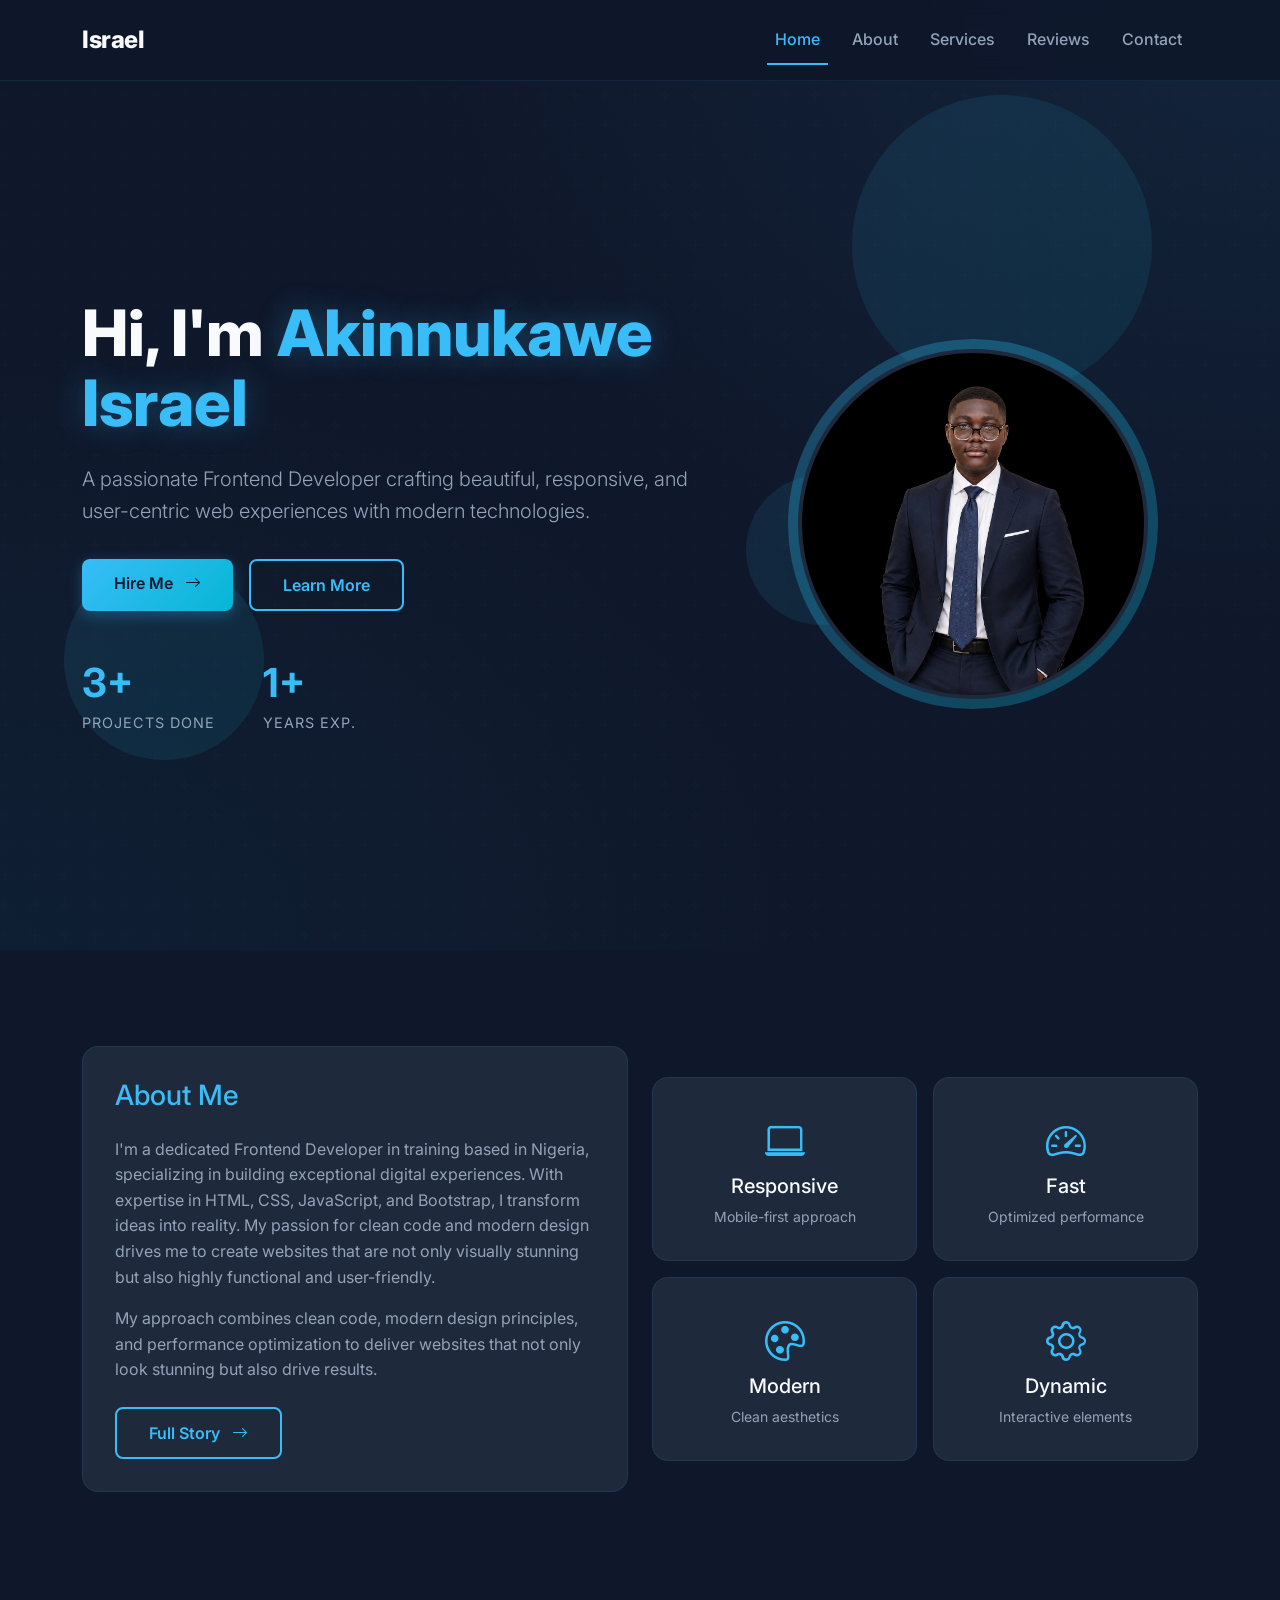
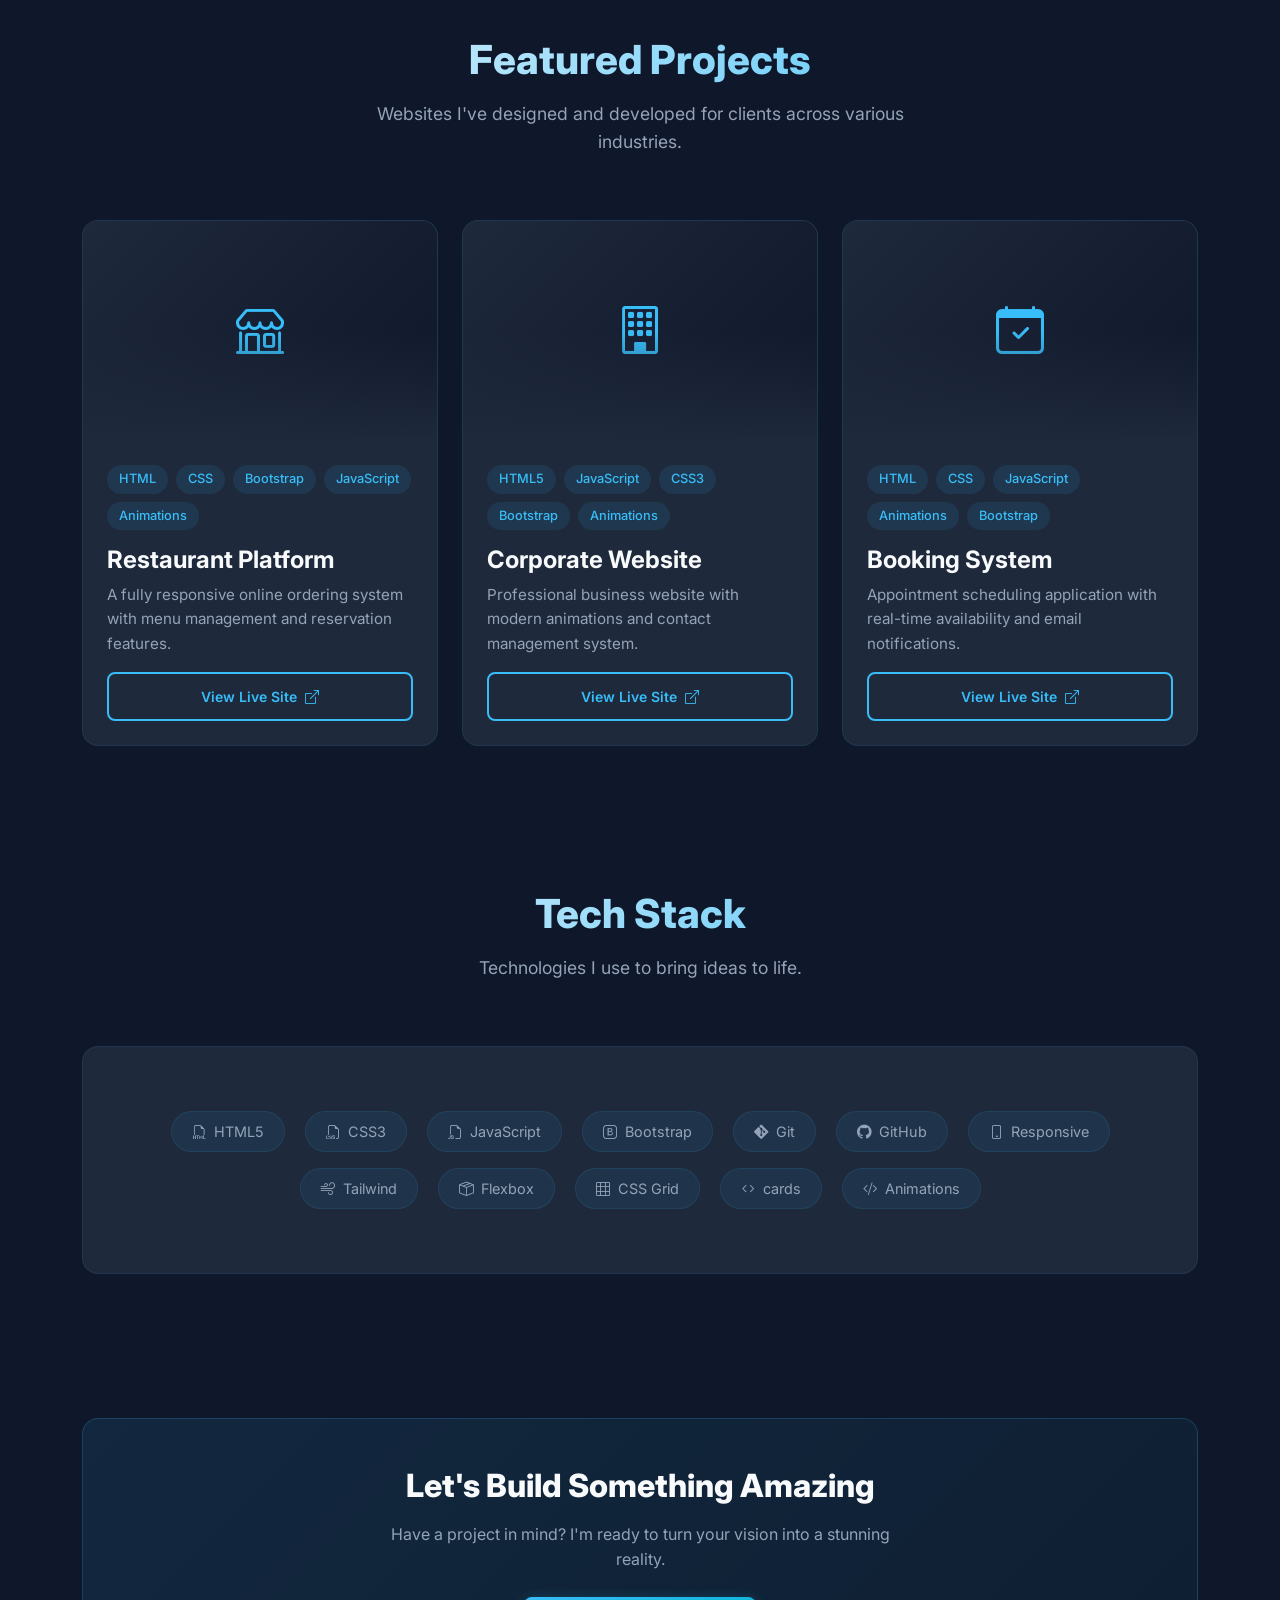
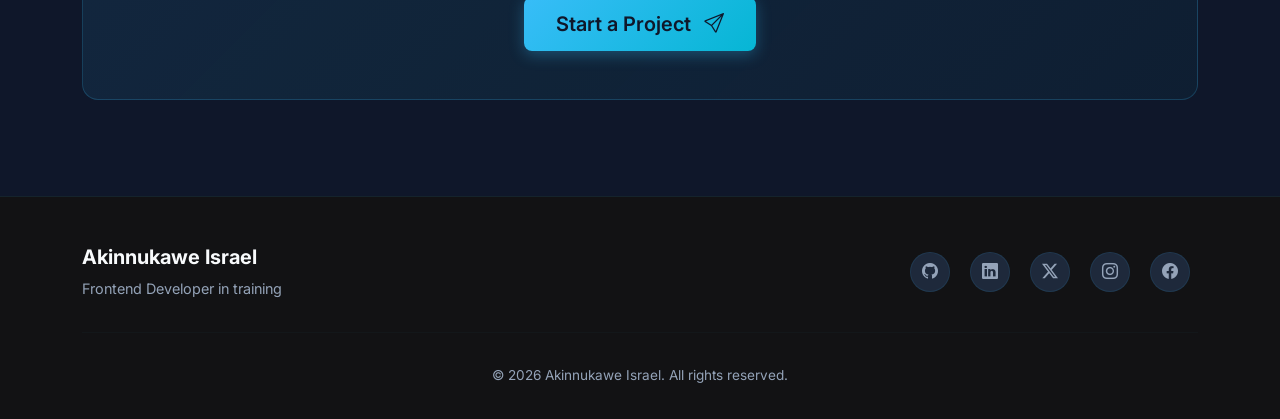
==== index.html @ 378a419d "first commit" ====
<!DOCTYPE html>
<html lang="en">
<head>
  <meta charset="UTF-8">
  <meta name="viewport" content="width=device-width, initial-scale=1.0">
  <title>Akinnukawe Israel | Frontend Developer</title>
  <link href="https://cdn.jsdelivr.net/npm/bootstrap@5.3.2/dist/css/bootstrap.min.css" rel="stylesheet">
  <link rel="stylesheet" href="https://cdn.jsdelivr.net/npm/bootstrap-icons@1.11.1/font/bootstrap-icons.css">
  <link rel="stylesheet" href="style.css">
  <style>
    /* Internal Page-Specific Styles */
    .hero-img-wrapper {
      position: relative;
      width: 350px;
      height: 350px;
      margin: 0 auto;
    }
    .hero-img-wrapper::before {
      content: '';
      position: absolute;
      inset: -10px;
      border-radius: 50%;
      background: linear-gradient(135deg, var(--accent), var(--accent-hover));
      opacity: 0.3;
      animation: pulse-glow 3s ease-in-out infinite;
    }
    .hero-img {
      width: 100%;
      height: 100%;
      border-radius: 50%;
      object-fit: cover;
      border: 4px solid var(--card-bg);
      position: relative;
      z-index: 1;
      background: linear-gradient(135deg, #1e293b, #0f172a);
      display: flex;
      align-items: center;
      justify-content: center;
      font-size: 6rem;
      color: var(--accent);
    }
    .hero-img:hover {
      transform: scale(1.05);
      border-color: var(--accent-hover);
    }
    .skill-orbit {
      display: inline-block;
      padding: 0.5rem 1.25rem;
      background: rgba(56, 189, 248, 0.08);
      border: 1px solid var(--border);
      border-radius: 30px;
      margin: 0.5rem;
      color: var(--text-secondary);
      font-size: 0.9rem;
      transition: all 0.3s ease;
    }
    .skill-orbit:hover {
      border-color: var(--accent);
      color: var(--accent);
      transform: translateY(-3px);
    }
    @media (max-width: 768px) {
      .hero-img-wrapper {
        width: 250px;
        height: 250px;
        margin-top: 2rem;
      }
    }
  </style>
</head>
<body>

  <!-- Navigation -->
  <nav class="navbar navbar-expand-lg fixed-top">
    <div class="container">
      <a class="navbar-brand" href="index.html">Israel<span></span></a>
      <button class="navbar-toggler" type="button" data-bs-toggle="collapse" data-bs-target="#navbarNav">
        <span class="navbar-toggler-icon" style="filter: invert(1);"></span>
      </button>
      <div class="collapse navbar-collapse" id="navbarNav">
        <ul class="navbar-nav ms-auto">
          <li class="nav-item"><a class="nav-link active" href="index.html">Home</a></li>
          <li class="nav-item"><a class="nav-link" href="about.html">About</a></li>
          <li class="nav-item"><a class="nav-link" href="services.html">Services</a></li>
          <li class="nav-item"><a class="nav-link" href="review.html">Reviews</a></li>
          <li class="nav-item"><a class="nav-link" href="contact.html">Contact</a></li>
        </ul>
      </div>
    </div>
  </nav>

  <!-- Section 1: Hero -->
  <section class="hero-section" id="home" style="padding-top: 50px;">
    <div class="float-shape" style="width:300px;height:300px;top:10%;right:10%;"></div>
    <div class="float-shape" style="width:200px;height:200px;bottom:20%;left:5%;animation-delay:2s;"></div>
    <div class="float-shape" style="width:150px;height:150px;top:50%;right:30%;animation-delay:4s;"></div>
    
    <div class="container position-relative">
      <div class="row align-items-center min-vh-100 pt-5">
        <div class="col-lg-7 hero-content animate-on-scroll">
          
          <h1>Hi, I'm <span>Akinnukawe Israel</span></h1>
          <p class="lead">
            A passionate <span class="typing-effect" data-text="Frontend Developer in training">Frontend Developer in training</span> crafting beautiful, responsive, and user-centric web experiences with modern technologies.
          </p>
          <div class="d-flex gap-3 flex-wrap">
            <a href="contact.html" class="btn btn-cyan">Hire Me <i class="bi bi-arrow-right ms-2"></i></a>
            <a href="about.html" class="btn btn-outline-cyan">Learn More</a>
          </div>
          <div class="hero-stats mt-5">
            <div class="stat-item">
              <h3 class="counter" data-target="3">0+</h3>
              <p>Projects Done</p>
            </div>
            <div class="stat-item">
              <h3 class="counter" data-target="1">0+</h3>
              <p>Years Exp.</p>
            </div>
          </div>
        </div>
        <div class="col-lg-5 text-center animate-on-scroll stagger-2">
          <div class="hero-img-wrapper">
            <div class="hero-img">
              <img src="/asset/israel.png" alt="Akinnukawe Israel" style="width:100%;height:100%;border-radius:50%;object-fit:cover;">
            </div>
          </div>
        </div>
      </div>
    </div>
  </section>

  <!-- Section 2: About Preview -->
  <section class="py-5 my-5" id="about-preview">
    <div class="container">
      <div class="row align-items-center">
        <div class="col-lg-6 animate-on-scroll slide-left">
          <div class="glass-card">
            <h3 class="mb-4" style="color: var(--accent);">About Me</h3>
            <p style="color: var(--text-secondary);">
              I'm a dedicated Frontend Developer in training based in Nigeria, specializing in building exceptional digital experiences. With expertise in HTML, CSS, JavaScript, and Bootstrap, I transform ideas into reality. My passion for clean code and modern design drives me to create websites that are not only visually stunning but also highly functional and user-friendly.
            </p>
            <p style="color: var(--text-secondary);">
              My approach combines clean code, modern design principles, and performance optimization to deliver websites that not only look stunning but also drive results. 
            </p>
            <div class="mt-4">
              <a href="about.html" class="btn btn-outline-cyan">Full Story <i class="bi bi-arrow-right ms-2"></i></a>
            </div>
          </div>
        </div>
        <div class="col-lg-6 animate-on-scroll slide-right stagger-2">
          <div class="row g-3">
            <div class="col-6">
              <div class="glass-card text-center">
                <i class="bi bi-laptop fs-1 mb-3" style="color: var(--accent);"></i>
                <h5>Responsive</h5>
                <p class="mb-0 small" style="color: var(--text-secondary);">Mobile-first approach</p>
              </div>
            </div>
            <div class="col-6">
              <div class="glass-card text-center">
                <i class="bi bi-speedometer2 fs-1 mb-3" style="color: var(--accent);"></i>
                <h5>Fast</h5>
                <p class="mb-0 small" style="color: var(--text-secondary);">Optimized performance</p>
              </div>
            </div>
            <div class="col-6">
              <div class="glass-card text-center">
                <i class="bi bi-palette fs-1 mb-3" style="color: var(--accent);"></i>
                <h5>Modern</h5>
                <p class="mb-0 small" style="color: var(--text-secondary);">Clean aesthetics</p>
              </div>
            </div>
            <div class="col-6">
              <div class="glass-card text-center">
                <i class="bi bi-gear fs-1 mb-3" style="color: var(--accent);"></i>
                <h5>Dynamic</h5>
                <p class="mb-0 small" style="color: var(--text-secondary);">Interactive elements</p>
              </div>
            </div>
          </div>
        </div>
      </div>
    </div>
  </section>

  <!-- Section 3: Projects / Interviews -->
  <section class="py-5 my-5" id="projects">
    <div class="container">
      <div class="section-header animate-on-scroll">
        <h2>Featured Projects</h2>
        <p>Websites I've designed and developed for clients across various industries.</p>
      </div>
      <div class="row g-4">
        <div class="col-md-6 col-lg-4 animate-on-scroll stagger-1">
          <div class="project-card">
            <div class="project-img">
              <i class="bi bi-shop"></i>
            </div>
            <div class="project-body">
              <div class="project-tags">
                <span class="tag">HTML</span>
                <span class="tag">CSS</span>
                <span class="tag">Bootstrap</span>
                <span class="tag">JavaScript</span>
                <span class="tag">Animations</span>
              </div>
              <h4>Restaurant Platform</h4>
              <p>A fully responsive online ordering system with menu management and reservation features.</p>
              <a href="https://foodzona.netlify.app/" class="btn btn-sm btn-outline-cyan w-100">View Live Site <i class="bi bi-box-arrow-up-right ms-1"></i></a>
            </div>
          </div>
        </div>
        <div class="col-md-6 col-lg-4 animate-on-scroll stagger-2">
          <div class="project-card">
            <div class="project-img">
              <i class="bi bi-building"></i>
            </div>
            <div class="project-body">
              <div class="project-tags">
                <span class="tag">HTML5</span>
                <span class="tag">JavaScript</span>
                <span class="tag">CSS3</span>
                <span class="tag">Bootstrap</span>
                <span class="tag">Animations</span>

              </div>
              <h4>Corporate Website</h4>
              <p>Professional business website with modern animations and contact management system.</p>
              <a href="#" class="btn btn-sm btn-outline-cyan w-100">View Live Site <i class="bi bi-box-arrow-up-right ms-1"></i></a>
            </div>
          </div>
        </div>
        <div class="col-md-6 col-lg-4 animate-on-scroll stagger-3">
          <div class="project-card">
            <div class="project-img">
              <i class="bi bi-calendar-check"></i>
            </div>
            <div class="project-body">
              <div class="project-tags">
                <span class="tag">HTML</span>
                <span class="tag">CSS</span>
                <span class="tag">JavaScript</span>
                <span class="tag">Animations</span>
                <span class="tag">Bootstrap</span>
              </div>
              <h4>Booking System</h4>
              <p>Appointment scheduling application with real-time availability and email notifications.</p>
              <a href="#" class="btn btn-sm btn-outline-cyan w-100">View Live Site <i class="bi bi-box-arrow-up-right ms-1"></i></a>
            </div>
          </div>
        </div>

    </div>
  </section>

  <!-- Section 4: Tech Stack -->
  <section class="py-5 my-5" id="tech-stack">
    <div class="container">
      <div class="section-header animate-on-scroll">
        <h2>Tech Stack</h2>
        <p>Technologies I use to bring ideas to life.</p>
      </div>
      <div class="glass-card text-center animate-on-scroll">
        <div class="py-4">
          <span class="skill-orbit"><i class="bi bi-filetype-html me-2"></i>HTML5</span>
          <span class="skill-orbit"><i class="bi bi-filetype-css me-2"></i>CSS3</span>
          <span class="skill-orbit"><i class="bi bi-filetype-js me-2"></i>JavaScript</span>
          <span class="skill-orbit"><i class="bi bi-bootstrap me-2"></i>Bootstrap</span>
          <span class="skill-orbit"><i class="bi bi-git me-2"></i>Git</span>
          <span class="skill-orbit"><i class="bi bi-github me-2"></i>GitHub</span>
          <span class="skill-orbit"><i class="bi bi-phone me-2"></i>Responsive</span>
          <span class="skill-orbit"><i class="bi bi-wind me-2"></i>Tailwind</span>
          <span class="skill-orbit"><i class="bi bi-box-seam me-2"></i>Flexbox</span>
          <span class="skill-orbit"><i class="bi bi-grid-3x3 me-2"></i>CSS Grid</span>
          <span class="skill-orbit"><i class="bi bi-code me-2"></i>cards</span>
          <span class="skill-orbit"><i class="bi bi-code-slash me-2"></i>Animations</span>
        </div>
      </div>
    </div>
  </section>

  <!-- Section 5: CTA -->
  <section class="py-5 my-5" id="cta">
    <div class="container">
      <div class="glass-card text-center py-5 animate-on-scroll scale-in" style="background: linear-gradient(135deg, rgba(56,189,248,0.1), rgba(6,182,212,0.05)); border-color: rgba(56,189,248,0.2);">
        <h2 class="mb-3" style="font-weight: 800;">Let's Build Something Amazing</h2>
        <p class="mb-4" style="color: var(--text-secondary); max-width: 500px; margin: 0 auto;">
          Have a project in mind? I'm ready to turn your vision into a stunning reality.
        </p>
        <a href="contact.html" class="btn btn-cyan btn-lg">Start a Project <i class="bi bi-send ms-2"></i></a>
      </div>
    </div>
  </section>

  <!-- Footer -->
  <footer class="footer">
    <div class="container">
      <div class="row align-items-center">
        <div class="col-md-6 text-center text-md-start mb-3 mb-md-0">
          <h5 style="font-weight: 700;">Akinnukawe Israel</h5>
          <p class="mb-0" style="color: var(--text-secondary); font-size: 0.9rem;">Frontend Developer in training</p>
        </div>
        <div class="col-md-6 text-center text-md-end">
          <a href="https://github.com/king12oraku1" class="social-link"><i class="bi bi-github"></i></a>
          <a href="https://linkedin.com/in/israel-akinnukawe-5947b13b0
          " class="social-link"><i class="bi bi-linkedin"></i></a>
          <a href="https://twitter.com/akinnukawe77743" class="social-link"><i class="bi bi-twitter-x"></i></a>
          <a href="https://instagram.com/israel._ololade" class="social-link"><i class="bi bi-instagram"></i></a>
          <a href="https://facebook.com/share/1ZvUcsH8m3/" class="social-link"><i class="bi bi-facebook"></i></a>
        </div>
      </div>
      <hr style="border-color: var(--border); margin: 2rem 0;">
      <div class="text-center" style="color: var(--text-secondary); font-size: 0.85rem;">
        <p class="mb-0">&copy; 2026 Akinnukawe Israel. All rights reserved.</p>
      </div>
    </div>
  </footer>

  <script src="https://cdn.jsdelivr.net/npm/bootstrap@5.3.2/dist/js/bootstrap.bundle.min.js"></script>
  <script src="script.js"></script>
</body>
</html>
---- style.css ----
@import url('https://fonts.googleapis.com/css2?family=Inter:wght@300;400;500;600;700;800&display=swap');

:root {
  --bg-primary: #0F172A;
  --bg-secondary: #121214;
  --card-bg: #1E293B;
  --card-alt: #1A1A1E;
  --text-primary: #F8FAFC;
  --text-secondary: #94A3B8;
  --accent: #38BDF8;
  --accent-hover: #06B6D4;
  --border: rgba(56, 189, 248, 0.1);
  --shadow: rgba(0, 0, 0, 0.4);
}

* {
  margin: 0;
  padding: 0;
  box-sizing: border-box;
}

html {
  scroll-behavior: smooth;
}

body {
  font-family: 'Inter', sans-serif;
  background-color: var(--bg-primary);
  color: var(--text-primary);
  line-height: 1.6;
  overflow-x: hidden;
}

/* Scrollbar */
::-webkit-scrollbar {
  width: 8px;
}
::-webkit-scrollbar-track {
  background: var(--bg-secondary);
}
::-webkit-scrollbar-thumb {
  background: var(--accent);
  border-radius: 4px;
}

/* Navigation */
.navbar {
  background: rgba(15, 23, 42, 0.85) !important;
  backdrop-filter: blur(12px);
  border-bottom: 1px solid var(--border);
  padding: 1rem 0;
  transition: all 0.3s ease;
}

.navbar-brand {
  color: var(--text-primary) !important;
  font-weight: 800;
  font-size: 1.5rem;
  letter-spacing: -0.5px;
}

.navbar-brand span {
  color: var(--accent);
}

.nav-link {
  color: var(--text-secondary) !important;
  font-weight: 500;
  margin: 0 0.5rem;
  position: relative;
  transition: color 0.3s ease;
}

.nav-link:hover,
.nav-link.active {
  color: var(--accent) !important;
}

.nav-link::after {
  content: '';
  position: absolute;
  bottom: -4px;
  left: 0;
  width: 0;
  height: 2px;
  background: var(--accent);
  transition: width 0.3s ease;
}

.nav-link:hover::after,
.nav-link.active::after {
  width: 100%;
}

/* Buttons */
.btn-cyan {
  background: linear-gradient(135deg, var(--accent), var(--accent-hover));
  color: var(--bg-primary);
  border: none;
  padding: 0.75rem 2rem;
  font-weight: 600;
  border-radius: 8px;
  transition: all 0.3s ease;
  box-shadow: 0 4px 15px rgba(56, 189, 248, 0.3);
}

.btn-cyan:hover {
  transform: translateY(-2px);
  box-shadow: 0 6px 25px rgba(56, 189, 248, 0.5);
  color: var(--bg-primary);
}

.btn-outline-cyan {
  background: transparent;
  color: var(--accent);
  border: 2px solid var(--accent);
  padding: 0.75rem 2rem;
  font-weight: 600;
  border-radius: 8px;
  transition: all 0.3s ease;
}

.btn-outline-cyan:hover {
  background: var(--accent);
  color: var(--bg-primary);
  transform: translateY(-2px);
}

/* Cards */
.glass-card {
  background: var(--card-bg);
  border: 1px solid var(--border);
  border-radius: 16px;
  padding: 2rem;
  transition: all 0.4s ease;
  position: relative;
  overflow: hidden;
}

.glass-card::before {
  content: '';
  position: absolute;
  top: 0;
  left: -100%;
  width: 100%;
  height: 100%;
  background: linear-gradient(90deg, transparent, rgba(56, 189, 248, 0.05), transparent);
  transition: left 0.5s ease;
}

.glass-card:hover::before {
  left: 100%;
}

.glass-card:hover {
  transform: translateY(-8px);
  border-color: rgba(56, 189, 248, 0.3);
  box-shadow: 0 20px 40px rgba(0, 0, 0, 0.4), 0 0 20px rgba(56, 189, 248, 0.1);
}

/* Section Headers */
.section-header {
  text-align: center;
  margin-bottom: 4rem;
}

.section-header h2 {
  font-size: 2.5rem;
  font-weight: 800;
  margin-bottom: 1rem;
  background: linear-gradient(135deg, var(--text-primary), var(--accent));
  -webkit-background-clip: text;
  -webkit-text-fill-color: transparent;
  background-clip: text;
}

.section-header p {
  color: var(--text-secondary);
  font-size: 1.1rem;
  max-width: 600px;
  margin: 0 auto;
}

/* Animations */
.animate-on-scroll {
  opacity: 0;
  transform: translateY(40px);
  transition: all 0.8s cubic-bezier(0.4, 0, 0.2, 1);
}

.animate-on-scroll.visible {
  opacity: 1;
  transform: translateY(0);
}

.fade-in {
  opacity: 0;
  transition: opacity 1s ease;
}

.fade-in.visible {
  opacity: 1;
}

.slide-left {
  opacity: 0;
  transform: translateX(-60px);
  transition: all 0.8s ease;
}

.slide-left.visible {
  opacity: 1;
  transform: translateX(0);
}

.slide-right {
  opacity: 0;
  transform: translateX(60px);
  transition: all 0.8s ease;
}

.slide-right.visible {
  opacity: 1;
  transform: translateX(0);
}

.scale-in {
  opacity: 0;
  transform: scale(0.8);
  transition: all 0.8s ease;
}

.scale-in.visible {
  opacity: 1;
  transform: scale(1);
}

.stagger-1 { transition-delay: 0.1s; }
.stagger-2 { transition-delay: 0.2s; }
.stagger-3 { transition-delay: 0.3s; }
.stagger-4 { transition-delay: 0.4s; }

/* Hero Section */
.hero-section {
  min-height: 100vh;
  display: flex;
  align-items: center;
  position: relative;
  overflow: hidden;
  background: radial-gradient(ellipse at top right, rgba(56, 189, 248, 0.08) 0%, transparent 50%),
              radial-gradient(ellipse at bottom left, rgba(6, 182, 212, 0.05) 0%, transparent 50%);
}

.hero-section::before {
  content: '';
  position: absolute;
  top: 0;
  left: 0;
  width: 100%;
  height: 100%;
  background: url("data:image/svg+xml,%3Csvg width='60' height='60' viewBox='0 0 60 60' xmlns='http://www.w3.org/2000/svg'%3E%3Cg fill='none' fill-rule='evenodd'%3E%3Cg fill='%2338BDF8' fill-opacity='0.03'%3E%3Cpath d='M36 34v-4h-2v4h-4v2h4v4h2v-4h4v-2h-4zm0-30V0h-2v4h-4v2h4v4h2V6h4V4h-4zM6 34v-4H4v4H0v2h4v4h2v-4h4v-2H6zM6 4V0H4v4H0v2h4v4h2V6h4V4H6z'/%3E%3C/g%3E%3C/g%3E%3C/svg%3E");
  opacity: 0.4;
}

.hero-content h1 {
  font-size: 4rem;
  font-weight: 800;
  line-height: 1.1;
  margin-bottom: 1.5rem;
}

.hero-content h1 span {
  color: var(--accent);
  text-shadow: 0 0 30px rgba(56, 189, 248, 0.3);
}

.hero-content .lead {
  font-size: 1.25rem;
  color: var(--text-secondary);
  margin-bottom: 2rem;
}

.hero-stats {
  display: flex;
  gap: 3rem;
  margin-top: 3rem;
}

.stat-item h3 {
  font-size: 2.5rem;
  font-weight: 700;
  color: var(--accent);
  margin-bottom: 0.25rem;
}

.stat-item p {
  color: var(--text-secondary);
  font-size: 0.9rem;
  text-transform: uppercase;
  letter-spacing: 1px;
}

/* Floating shapes */
.float-shape {
  position: absolute;
  border-radius: 50%;
  background: linear-gradient(135deg, var(--accent), var(--accent-hover));
  opacity: 0.1;
  animation: float 6s ease-in-out infinite;
}

@keyframes float {
  0%, 100% { transform: translateY(0px) rotate(0deg); }
  50% { transform: translateY(-20px) rotate(5deg); }
}

/* Project Cards */
.project-card {
  background: var(--card-bg);
  border-radius: 16px;
  overflow: hidden;
  border: 1px solid var(--border);
  transition: all 0.4s ease;
  height: 100%;
}

.project-card:hover {
  transform: translateY(-10px);
  box-shadow: 0 25px 50px rgba(0, 0, 0, 0.5);
  border-color: rgba(56, 189, 248, 0.3);
}

.project-img {
  height: 220px;
  background: linear-gradient(135deg, #1e293b 0%, #0f172a 100%);
  display: flex;
  align-items: center;
  justify-content: center;
  font-size: 3rem;
  color: var(--accent);
  position: relative;
  overflow: hidden;
}

.project-img::after {
  content: '';
  position: absolute;
  top: 0;
  left: 0;
  width: 100%;
  height: 100%;
  background: linear-gradient(to bottom, transparent 50%, var(--card-bg) 100%);
}

.project-body {
  padding: 1.5rem;
}

.project-body h4 {
  font-weight: 700;
  margin-bottom: 0.5rem;
  color: var(--text-primary);
}

.project-body p {
  color: var(--text-secondary);
  font-size: 0.95rem;
  margin-bottom: 1rem;
}

.project-tags {
  display: flex;
  flex-wrap: wrap;
  gap: 0.5rem;
  margin-bottom: 1rem;
}

.tag {
  background: rgba(56, 189, 248, 0.1);
  color: var(--accent);
  padding: 0.25rem 0.75rem;
  border-radius: 20px;
  font-size: 0.8rem;
  font-weight: 500;
}

/* Service Cards */
.service-icon {
  width: 60px;
  height: 60px;
  background: linear-gradient(135deg, rgba(56, 189, 248, 0.2), rgba(6, 182, 212, 0.1));
  border-radius: 12px;
  display: flex;
  align-items: center;
  justify-content: center;
  font-size: 1.5rem;
  color: var(--accent);
  margin-bottom: 1.5rem;
  border: 1px solid var(--border);
}

/* Review Cards */
.review-card {
  background: var(--card-bg);
  border-radius: 16px;
  padding: 2rem;
  border: 1px solid var(--border);
  transition: all 0.4s ease;
  height: 100%;
}

.review-card:hover {
  border-color: rgba(56, 189, 248, 0.3);
  transform: translateY(-5px);
}

.review-stars {
  color: #fbbf24;
  margin-bottom: 1rem;
}

.reviewer-img {
  width: 50px;
  height: 50px;
  border-radius: 50%;
  background: linear-gradient(135deg, var(--accent), var(--accent-hover));
  display: flex;
  align-items: center;
  justify-content: center;
  font-weight: 700;
  color: var(--bg-primary);
  margin-right: 1rem;
}

/* Contact Form */
.form-control {
  background: var(--card-bg);
  border: 1px solid var(--border);
  color: var(--text-primary);
  padding: 0.875rem 1rem;
  border-radius: 10px;
}

.form-control:focus {
  background: var(--card-bg);
  border-color: var(--accent);
  color: var(--text-primary);
  box-shadow: 0 0 0 3px rgba(56, 189, 248, 0.1);
}

.form-control::placeholder {
  color: var(--text-secondary);
}

.form-label {
  color: var(--text-secondary);
  font-weight: 500;
  margin-bottom: 0.5rem;
}

/* Contact Info Cards */
.contact-info-card {
  background: var(--card-bg);
  border-radius: 16px;
  padding: 2rem;
  border: 1px solid var(--border);
  text-align: center;
  transition: all 0.4s ease;
}

.contact-info-card:hover {
  border-color: var(--accent);
  transform: translateY(-5px);
}

.contact-icon {
  width: 60px;
  height: 60px;
  background: linear-gradient(135deg, rgba(56, 189, 248, 0.2), rgba(6, 182, 212, 0.1));
  border-radius: 50%;
  display: flex;
  align-items: center;
  justify-content: center;
  font-size: 1.5rem;
  color: var(--accent);
  margin: 0 auto 1.5rem;
  border: 1px solid var(--border);
}

/* Footer */
.footer {
  background: var(--bg-secondary);
  border-top: 1px solid var(--border);
  padding: 3rem 0 2rem;
}

.social-link {
  width: 40px;
  height: 40px;
  border-radius: 50%;
  background: var(--card-bg);
  border: 1px solid var(--border);
  display: inline-flex;
  align-items: center;
  justify-content: center;
  color: var(--text-secondary);
  margin: 0 0.5rem;
  transition: all 0.3s ease;
  text-decoration: none;
}

.social-link:hover {
  background: var(--accent);
  color: var(--bg-primary);
  border-color: var(--accent);
  transform: translateY(-3px);
}

/* Responsive */
@media (max-width: 991px) {
  .hero-content h1 {
    font-size: 2.5rem;
  }
  .hero-stats {
    gap: 2rem;
  }
}

@media (max-width: 768px) {
  .hero-content h1 {
    font-size: 2rem;
  }
  .section-header h2 {
    font-size: 1.75rem;
  }
  .hero-stats {
    flex-direction: column;
    gap: 1.5rem;
  }
}

/* Loading Animation */
@keyframes pulse-glow {
  0%, 100% { box-shadow: 0 0 5px rgba(56, 189, 248, 0.2); }
  50% { box-shadow: 0 0 20px rgba(56, 189, 248, 0.4); }
}

.accent-glow {
  animation: pulse-glow 3s ease-in-out infinite;
}

/* Timeline */
.timeline {
  position: relative;
  padding-left: 2rem;
}

.timeline::before {
  content: '';
  position: absolute;
  left: 0;
  top: 0;
  height: 100%;
  width: 2px;
  background: linear-gradient(to bottom, var(--accent), transparent);
}

.timeline-item {
  position: relative;
  padding-bottom: 2rem;
  padding-left: 2rem;
}

.timeline-item::before {
  content: '';
  position: absolute;
  left: -2rem;
  top: 0.5rem;
  width: 12px;
  height: 12px;
  border-radius: 50%;
  background: var(--accent);
  border: 3px solid var(--bg-primary);
  box-shadow: 0 0 0 3px var(--accent);
}

/* Progress Bars */
.progress {
  background: var(--bg-secondary);
  border-radius: 10px;
  height: 8px;
  overflow: hidden;
}

.progress-bar {
  background: linear-gradient(90deg, var(--accent), var(--accent-hover));
  border-radius: 10px;
  transition: width 1.5s ease;
}

/* Badge */
.badge-cyan {
  background: rgba(56, 189, 248, 0.1);
  color: var(--accent);
  padding: 0.5rem 1rem;
  border-radius: 20px;
  font-size: 0.85rem;
  font-weight: 500;
  border: 1px solid var(--border);
}
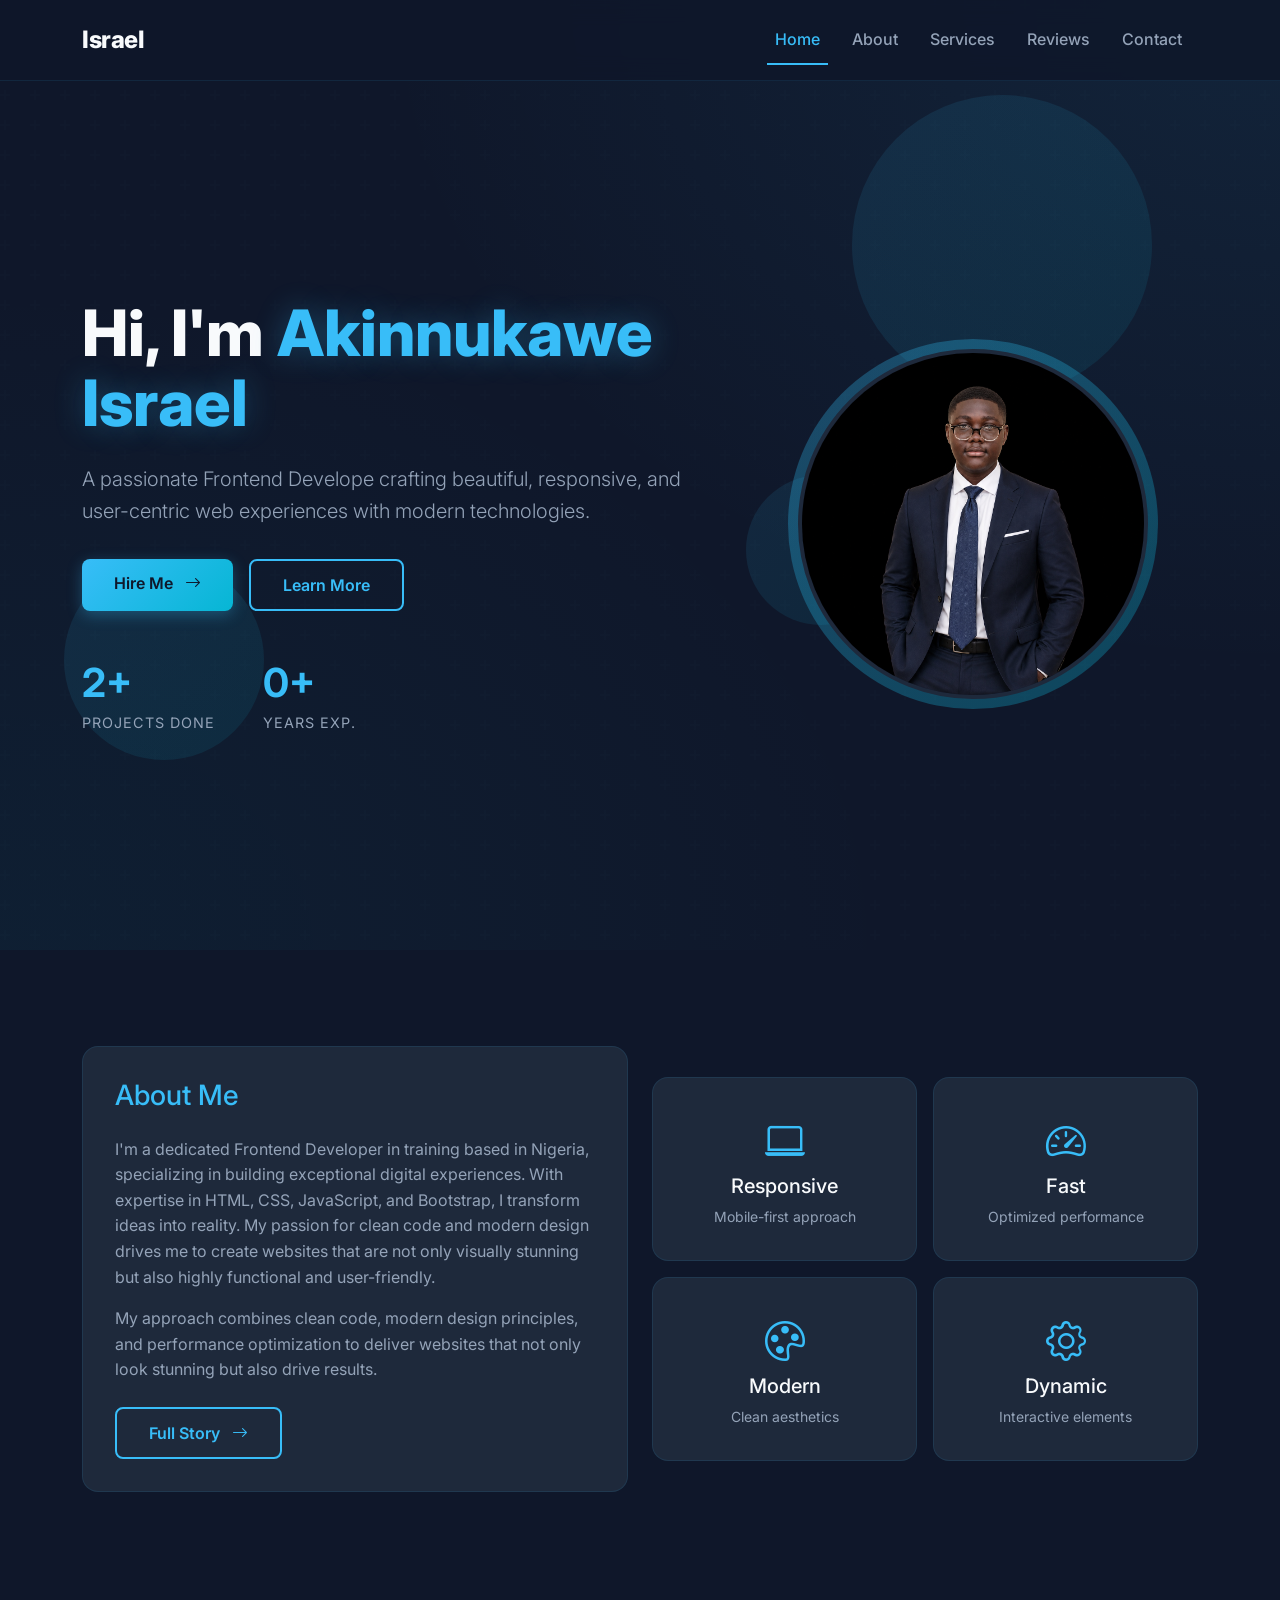
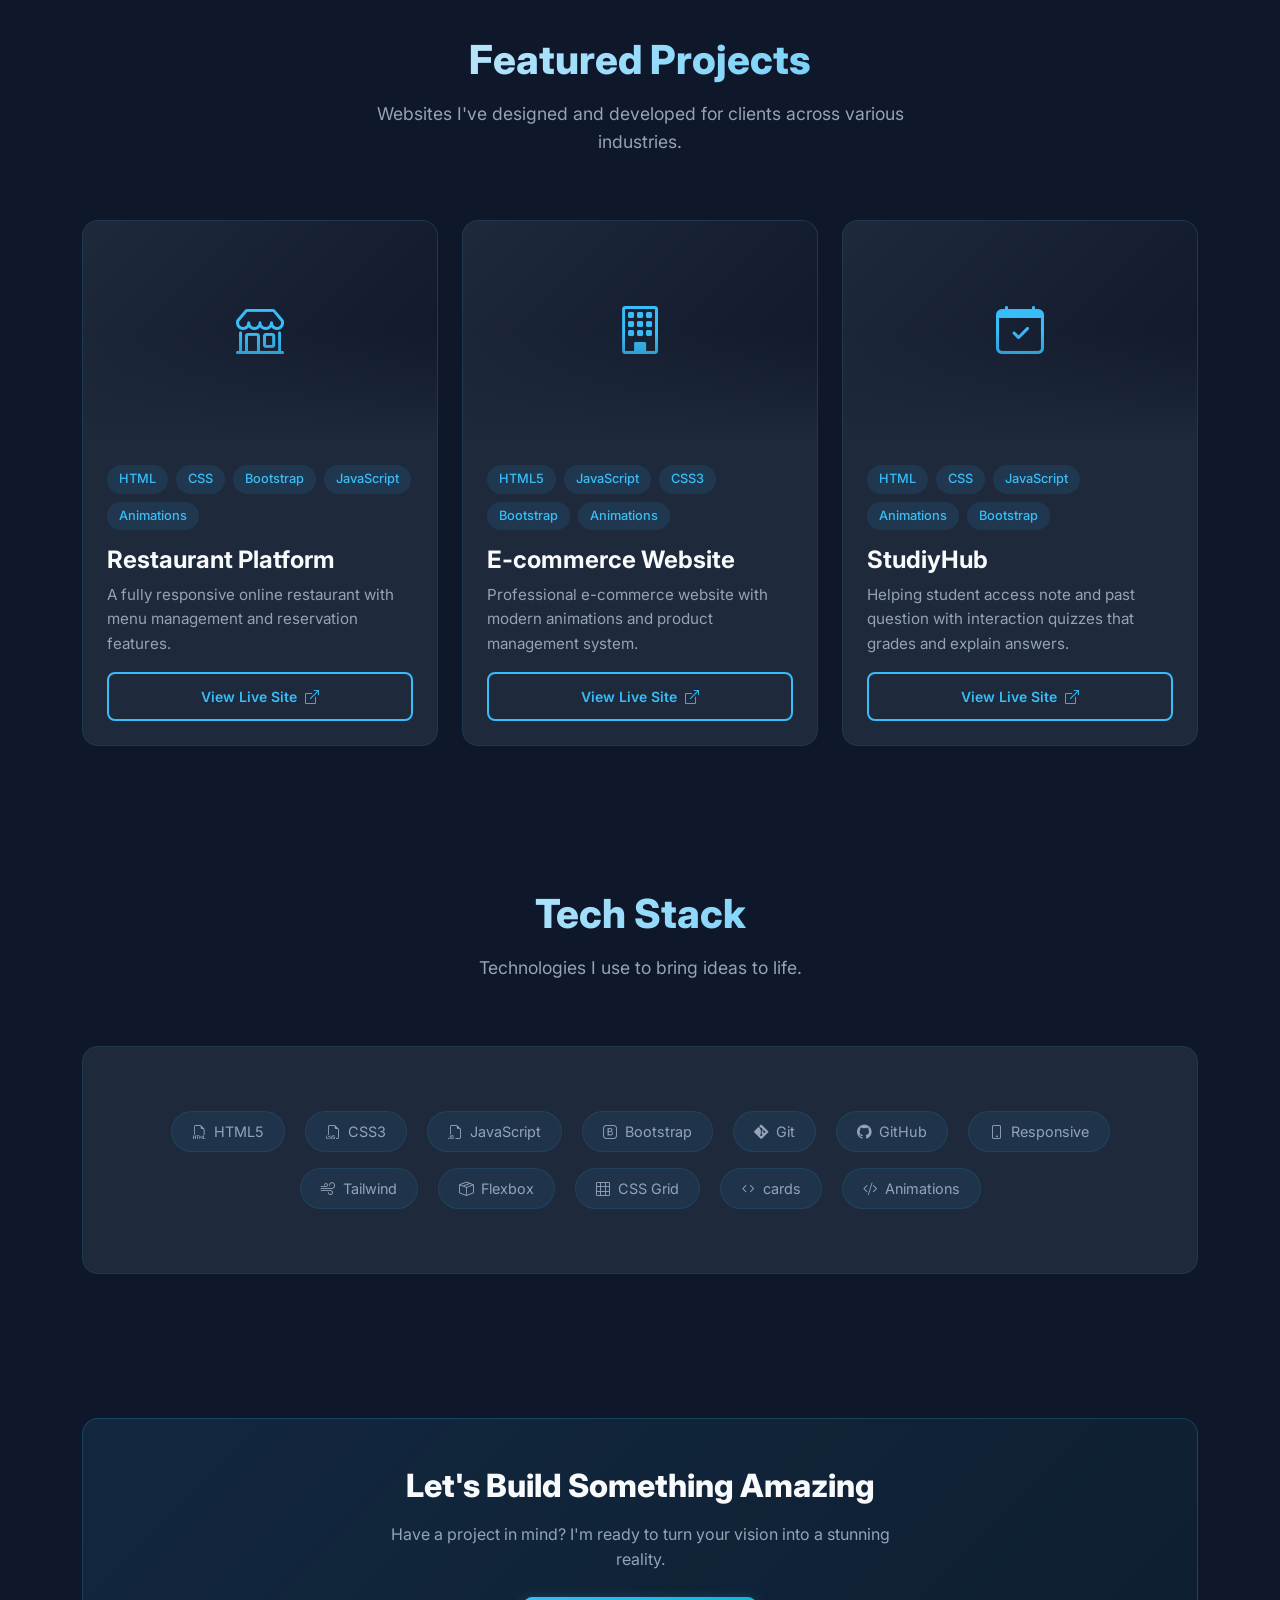
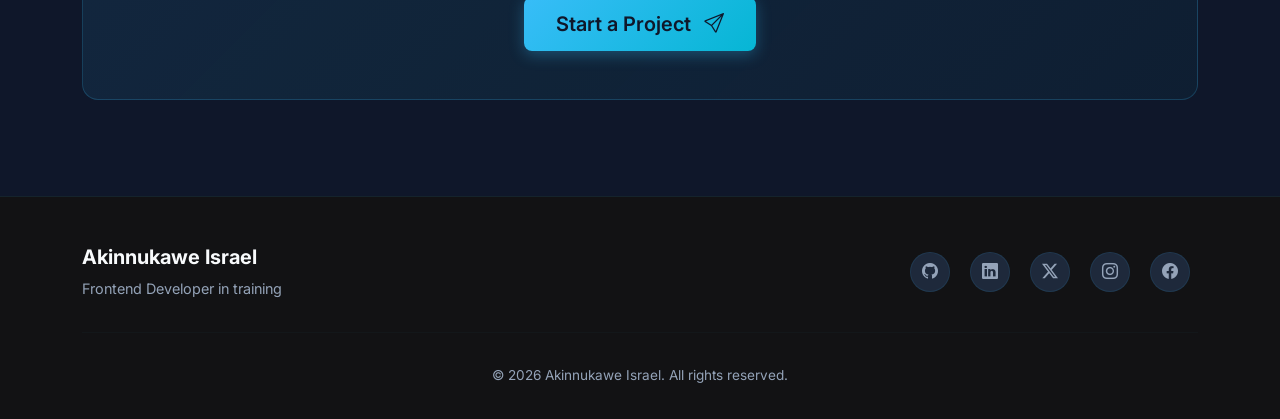
==== commit e2e70056: "index-fix" ====
--- a/index.html
+++ b/index.html
@@ -205,7 +205,7 @@
                 <span class="tag">Animations</span>
               </div>
               <h4>Restaurant Platform</h4>
-              <p>A fully responsive online ordering system with menu management and reservation features.</p>
+              <p>A fully responsive online restaurant with menu management and reservation features.</p>
               <a href="https://foodzona.netlify.app/" class="btn btn-sm btn-outline-cyan w-100">View Live Site <i class="bi bi-box-arrow-up-right ms-1"></i></a>
             </div>
           </div>
@@ -224,9 +224,9 @@
                 <span class="tag">Animations</span>
 
               </div>
-              <h4>Corporate Website</h4>
-              <p>Professional business website with modern animations and contact management system.</p>
-              <a href="#" class="btn btn-sm btn-outline-cyan w-100">View Live Site <i class="bi bi-box-arrow-up-right ms-1"></i></a>
+              <h4>E-commerce Website</h4>
+              <p>Professional e-commerce website with modern animations and product management system.</p>
+              <a href="https://noirvane.netlify.app" class="btn btn-sm btn-outline-cyan w-100">View Live Site <i class="bi bi-box-arrow-up-right ms-1"></i></a>
             </div>
           </div>
         </div>
@@ -243,9 +243,9 @@
                 <span class="tag">Animations</span>
                 <span class="tag">Bootstrap</span>
               </div>
-              <h4>Booking System</h4>
-              <p>Appointment scheduling application with real-time availability and email notifications.</p>
-              <a href="#" class="btn btn-sm btn-outline-cyan w-100">View Live Site <i class="bi bi-box-arrow-up-right ms-1"></i></a>
+              <h4>StudiyHub</h4>
+              <p>Helping student access note and past question with interaction quizzes that grades and explain answers.</p>
+              <a href="https://studiyhub.netlify.app" class="btn btn-sm btn-outline-cyan w-100">View Live Site <i class="bi bi-box-arrow-up-right ms-1"></i></a>
             </div>
           </div>
         </div>
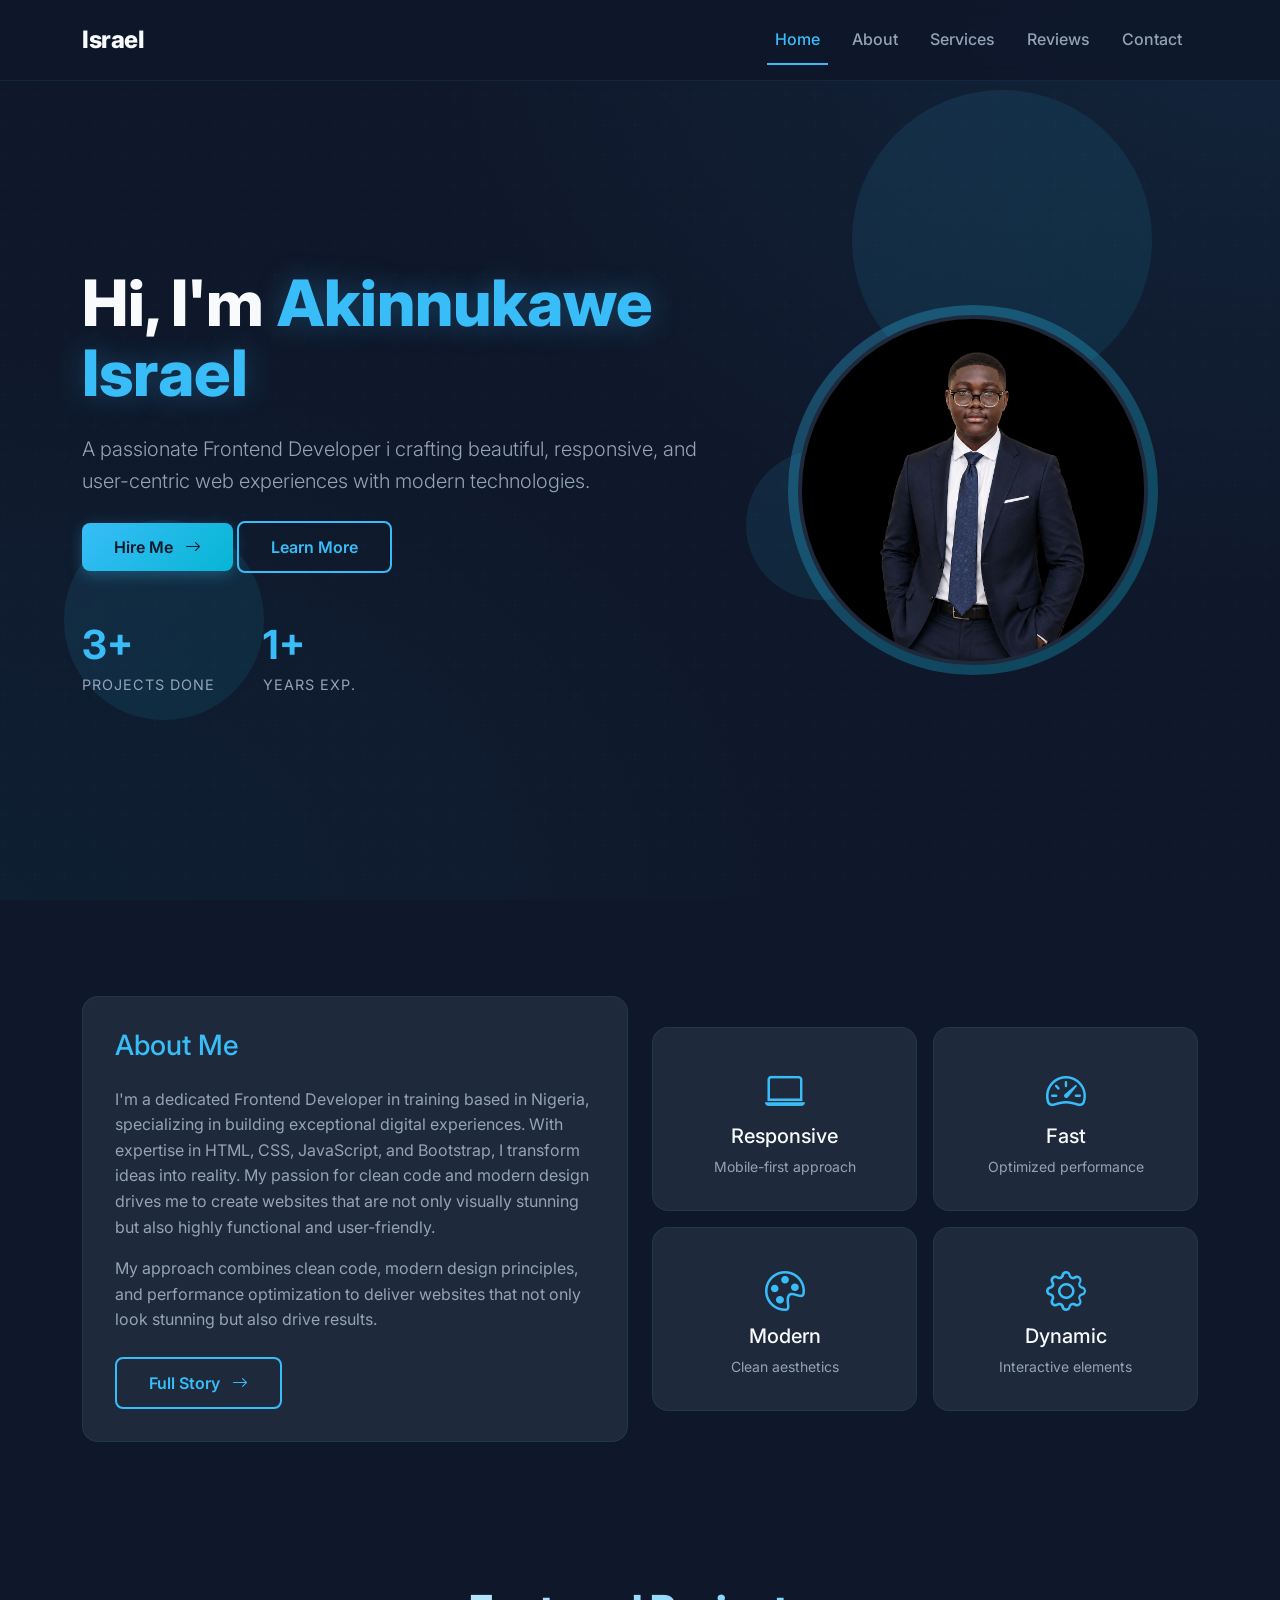
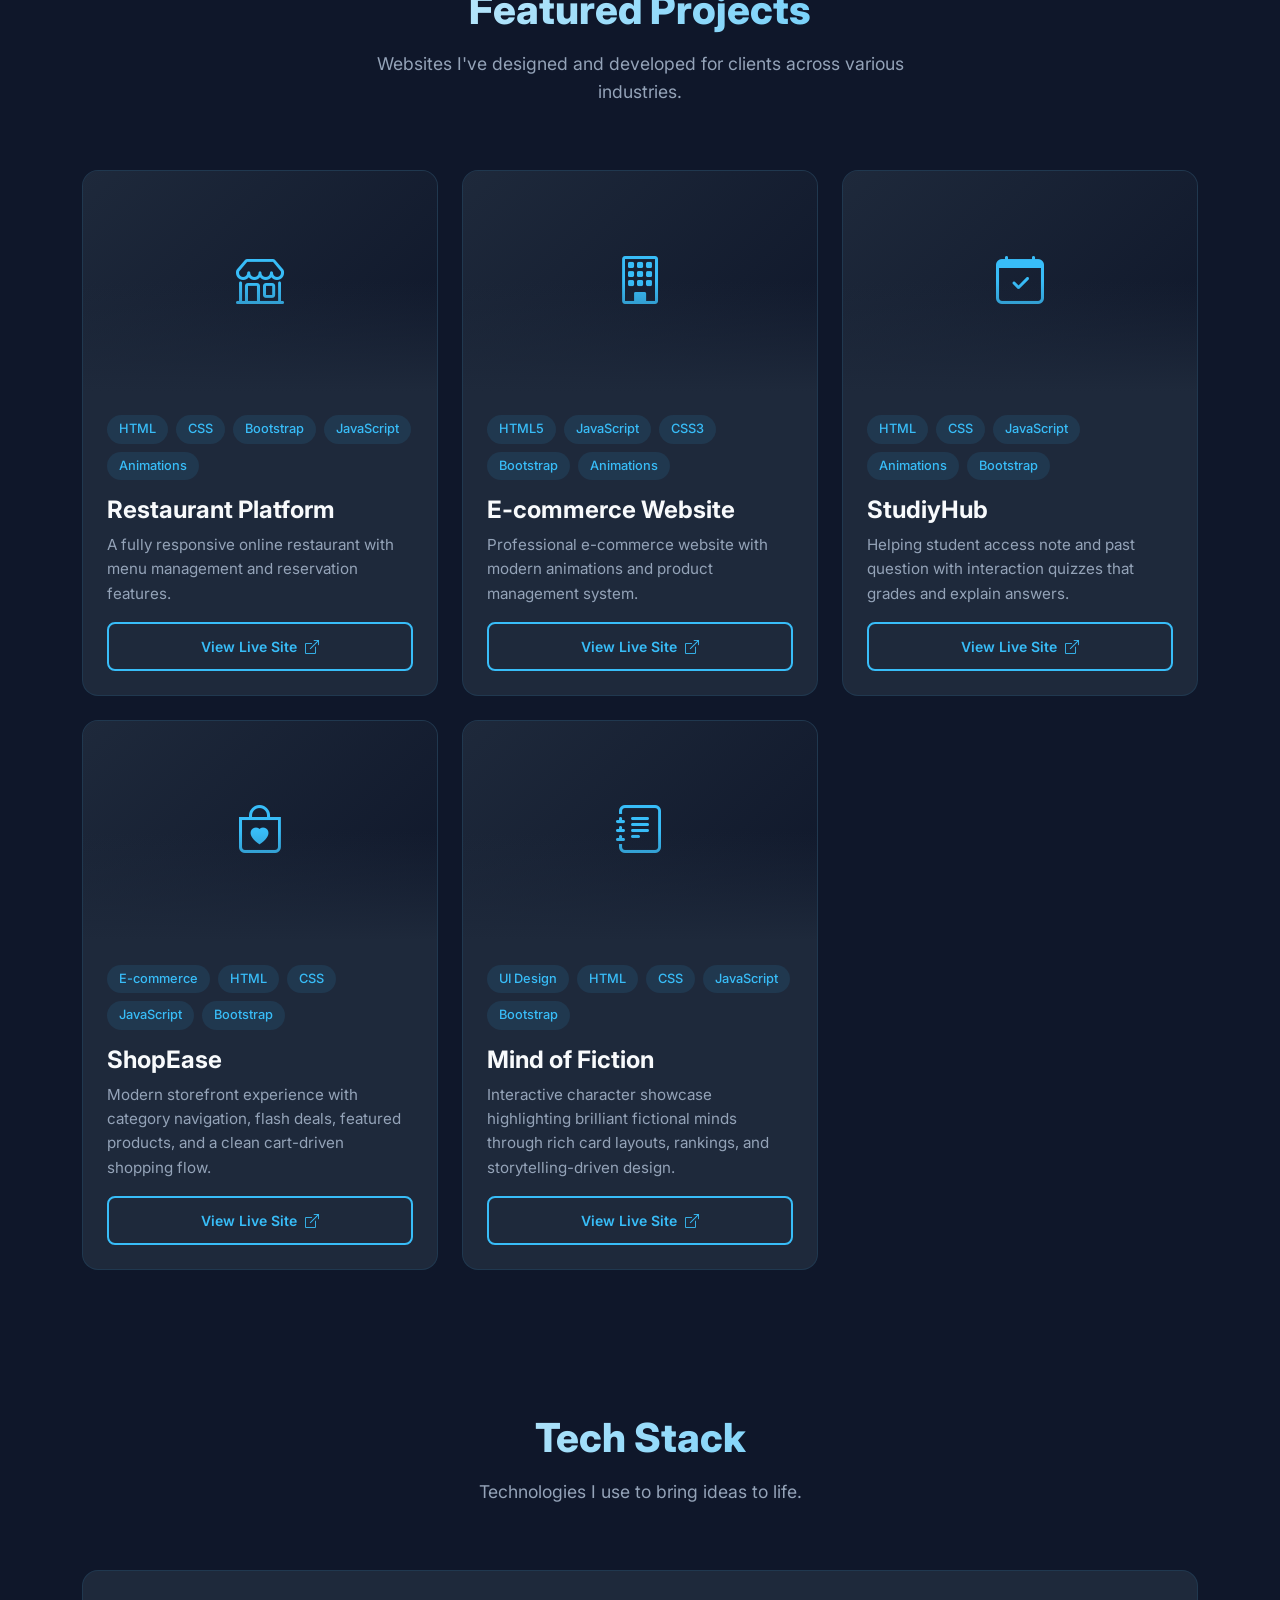
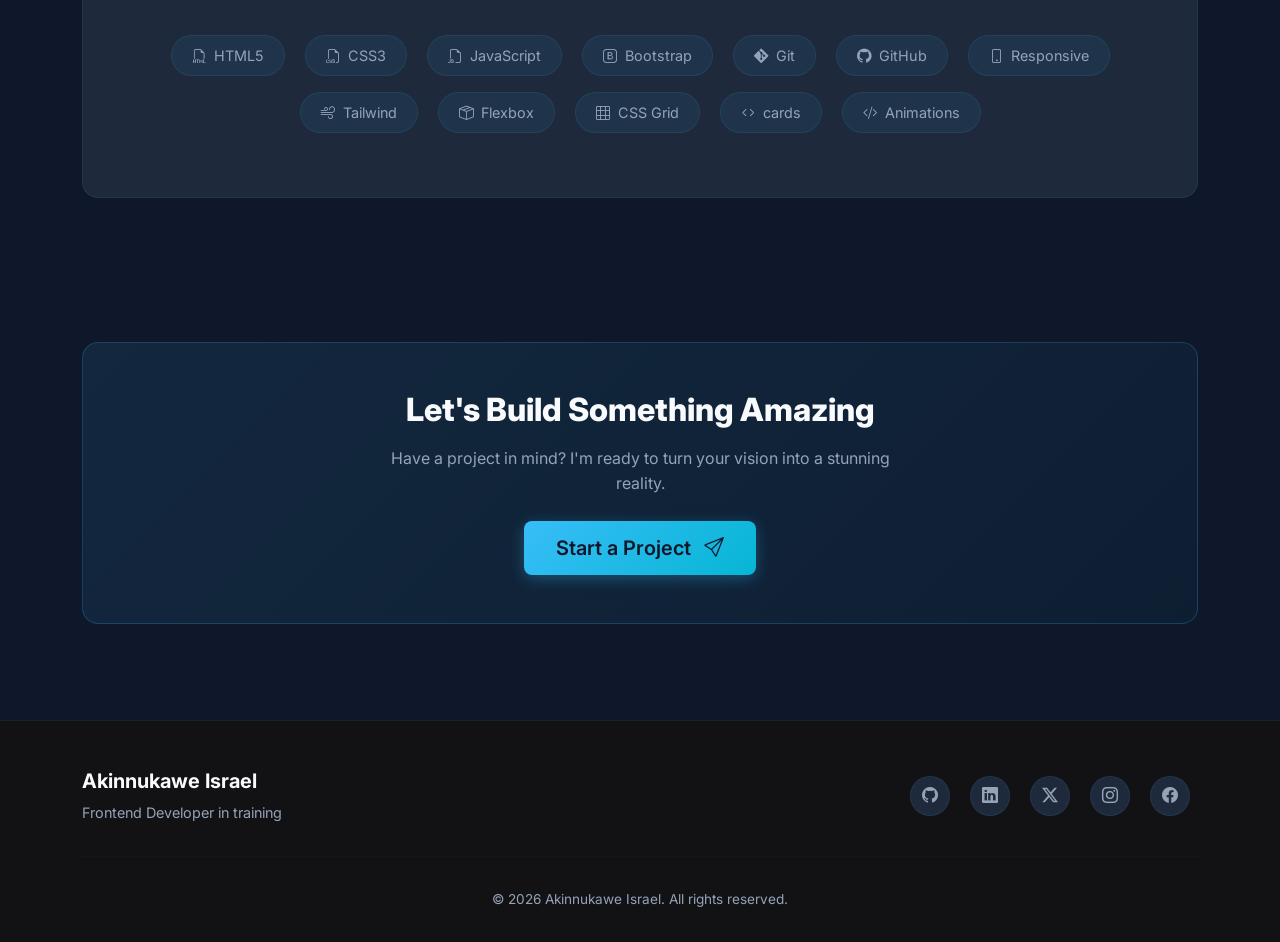
==== commit 33e3f7b8: "Add latest featured projects" ====
--- a/index.html
+++ b/index.html
@@ -7,6 +7,7 @@
   <link href="https://cdn.jsdelivr.net/npm/bootstrap@5.3.2/dist/css/bootstrap.min.css" rel="stylesheet">
   <link rel="stylesheet" href="https://cdn.jsdelivr.net/npm/bootstrap-icons@1.11.1/font/bootstrap-icons.css">
   <link rel="stylesheet" href="style.css">
+  <link rel="icon" type="image/svg+xml" href="asset/favicon.svg">
   <style>
     /* Internal Page-Specific Styles */
     .hero-img-wrapper {
@@ -90,38 +91,44 @@
   </nav>
 
   <!-- Section 1: Hero -->
-  <section class="hero-section" id="home" style="padding-top: 50px;">
+  <section class="hero-section" id="home" style="padding-top: 80px;">
     <div class="float-shape" style="width:300px;height:300px;top:10%;right:10%;"></div>
     <div class="float-shape" style="width:200px;height:200px;bottom:20%;left:5%;animation-delay:2s;"></div>
     <div class="float-shape" style="width:150px;height:150px;top:50%;right:30%;animation-delay:4s;"></div>
     
     <div class="container position-relative">
-      <div class="row align-items-center min-vh-100 pt-5">
-        <div class="col-lg-7 hero-content animate-on-scroll">
-          
-          <h1>Hi, I'm <span>Akinnukawe Israel</span></h1>
-          <p class="lead">
-            A passionate <span class="typing-effect" data-text="Frontend Developer in training">Frontend Developer in training</span> crafting beautiful, responsive, and user-centric web experiences with modern technologies.
-          </p>
-          <div class="d-flex gap-3 flex-wrap">
-            <a href="contact.html" class="btn btn-cyan">Hire Me <i class="bi bi-arrow-right ms-2"></i></a>
-            <a href="about.html" class="btn btn-outline-cyan">Learn More</a>
-          </div>
-          <div class="hero-stats mt-5">
-            <div class="stat-item">
-              <h3 class="counter" data-target="3">0+</h3>
-              <p>Projects Done</p>
-            </div>
-            <div class="stat-item">
-              <h3 class="counter" data-target="1">0+</h3>
-              <p>Years Exp.</p>
-            </div>
-          </div>
-        </div>
-        <div class="col-lg-5 text-center animate-on-scroll stagger-2">
+      <div class="row align-items-center">
+        <!-- Hero Image First on Mobile -->
+        <div class="col-12 col-lg-5 order-1 order-lg-2 text-center animate-on-scroll stagger-2 mb-4 mb-lg-0">
           <div class="hero-img-wrapper">
             <div class="hero-img">
               <img src="/asset/israel.png" alt="Akinnukawe Israel" style="width:100%;height:100%;border-radius:50%;object-fit:cover;">
+            </div>
+          </div>
+        </div>
+        
+        <!-- Hero Content Second on Mobile -->
+        <div class="col-12 col-lg-7 order-2 order-lg-1 hero-content animate-on-scroll text-center text-lg-start">
+          <h1>Hi, I'm <span>Akinnukawe Israel</span></h1>
+          <p class="lead mb-4">
+            A passionate <span class="typing-effect" data-text="Frontend Developer in training">Frontend Developer in training</span> crafting beautiful, responsive, and user-centric web experiences with modern technologies.
+          </p>
+          
+          <!-- Buttons -->
+          <div class="hero-buttons mb-5">
+            <a href="contact.html" class="btn btn-cyan">Hire Me <i class="bi bi-arrow-right ms-2"></i></a>
+            <a href="about.html" class="btn btn-outline-cyan">Learn More</a>
+          </div>
+          
+          <!-- Stats -->
+          <div class="hero-stats">
+            <div class="stat-item">
+              <h3 class="counter" data-target="3">3+</h3>
+              <p>Projects Done</p>
+            </div>
+            <div class="stat-item">
+              <h3 class="counter" data-target="1">1+</h3>
+              <p>Years Exp.</p>
             </div>
           </div>
         </div>
@@ -246,6 +253,46 @@
               <h4>StudiyHub</h4>
               <p>Helping student access note and past question with interaction quizzes that grades and explain answers.</p>
               <a href="https://studiyhub.netlify.app" class="btn btn-sm btn-outline-cyan w-100">View Live Site <i class="bi bi-box-arrow-up-right ms-1"></i></a>
+            </div>
+          </div>
+        </div>
+
+        <div class="col-md-6 col-lg-4 animate-on-scroll stagger-1">
+          <div class="project-card">
+            <div class="project-img">
+              <i class="bi bi-bag-heart"></i>
+            </div>
+            <div class="project-body">
+              <div class="project-tags">
+                <span class="tag">E-commerce</span>
+                <span class="tag">HTML</span>
+                <span class="tag">CSS</span>
+                <span class="tag">JavaScript</span>
+                <span class="tag">Bootstrap</span>
+              </div>
+              <h4>ShopEase</h4>
+              <p>Modern storefront experience with category navigation, flash deals, featured products, and a clean cart-driven shopping flow.</p>
+              <a href="https://shopeaasee.netlify.app/" class="btn btn-sm btn-outline-cyan w-100">View Live Site <i class="bi bi-box-arrow-up-right ms-1"></i></a>
+            </div>
+          </div>
+        </div>
+
+        <div class="col-md-6 col-lg-4 animate-on-scroll stagger-2">
+          <div class="project-card">
+            <div class="project-img">
+              <i class="bi bi-journal-text"></i>
+            </div>
+            <div class="project-body">
+              <div class="project-tags">
+                <span class="tag">UI Design</span>
+                <span class="tag">HTML</span>
+                <span class="tag">CSS</span>
+                <span class="tag">JavaScript</span>
+                <span class="tag">Bootstrap</span>
+              </div>
+              <h4>Mind of Fiction</h4>
+              <p>Interactive character showcase highlighting brilliant fictional minds through rich card layouts, rankings, and storytelling-driven design.</p>
+              <a href="https://mind-of-fiction.netlify.app/" class="btn btn-sm btn-outline-cyan w-100">View Live Site <i class="bi bi-box-arrow-up-right ms-1"></i></a>
             </div>
           </div>
         </div>
